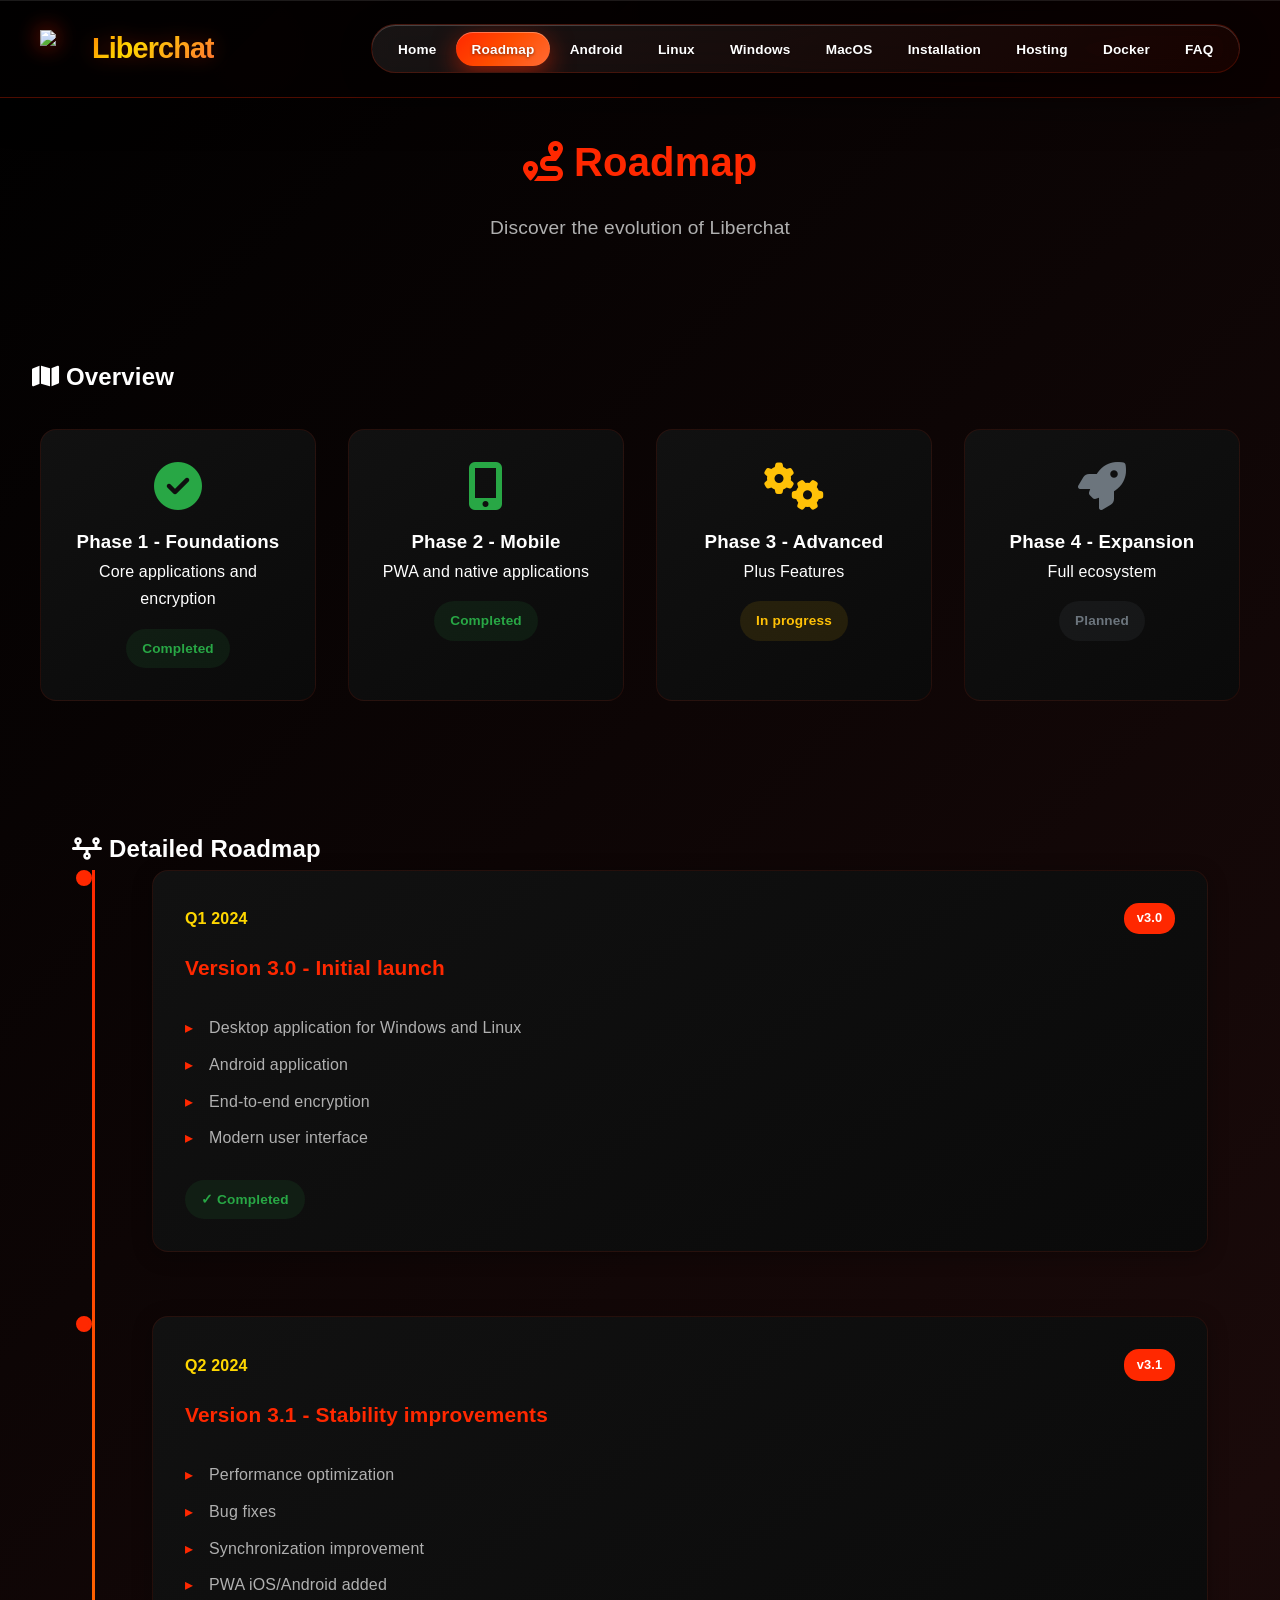
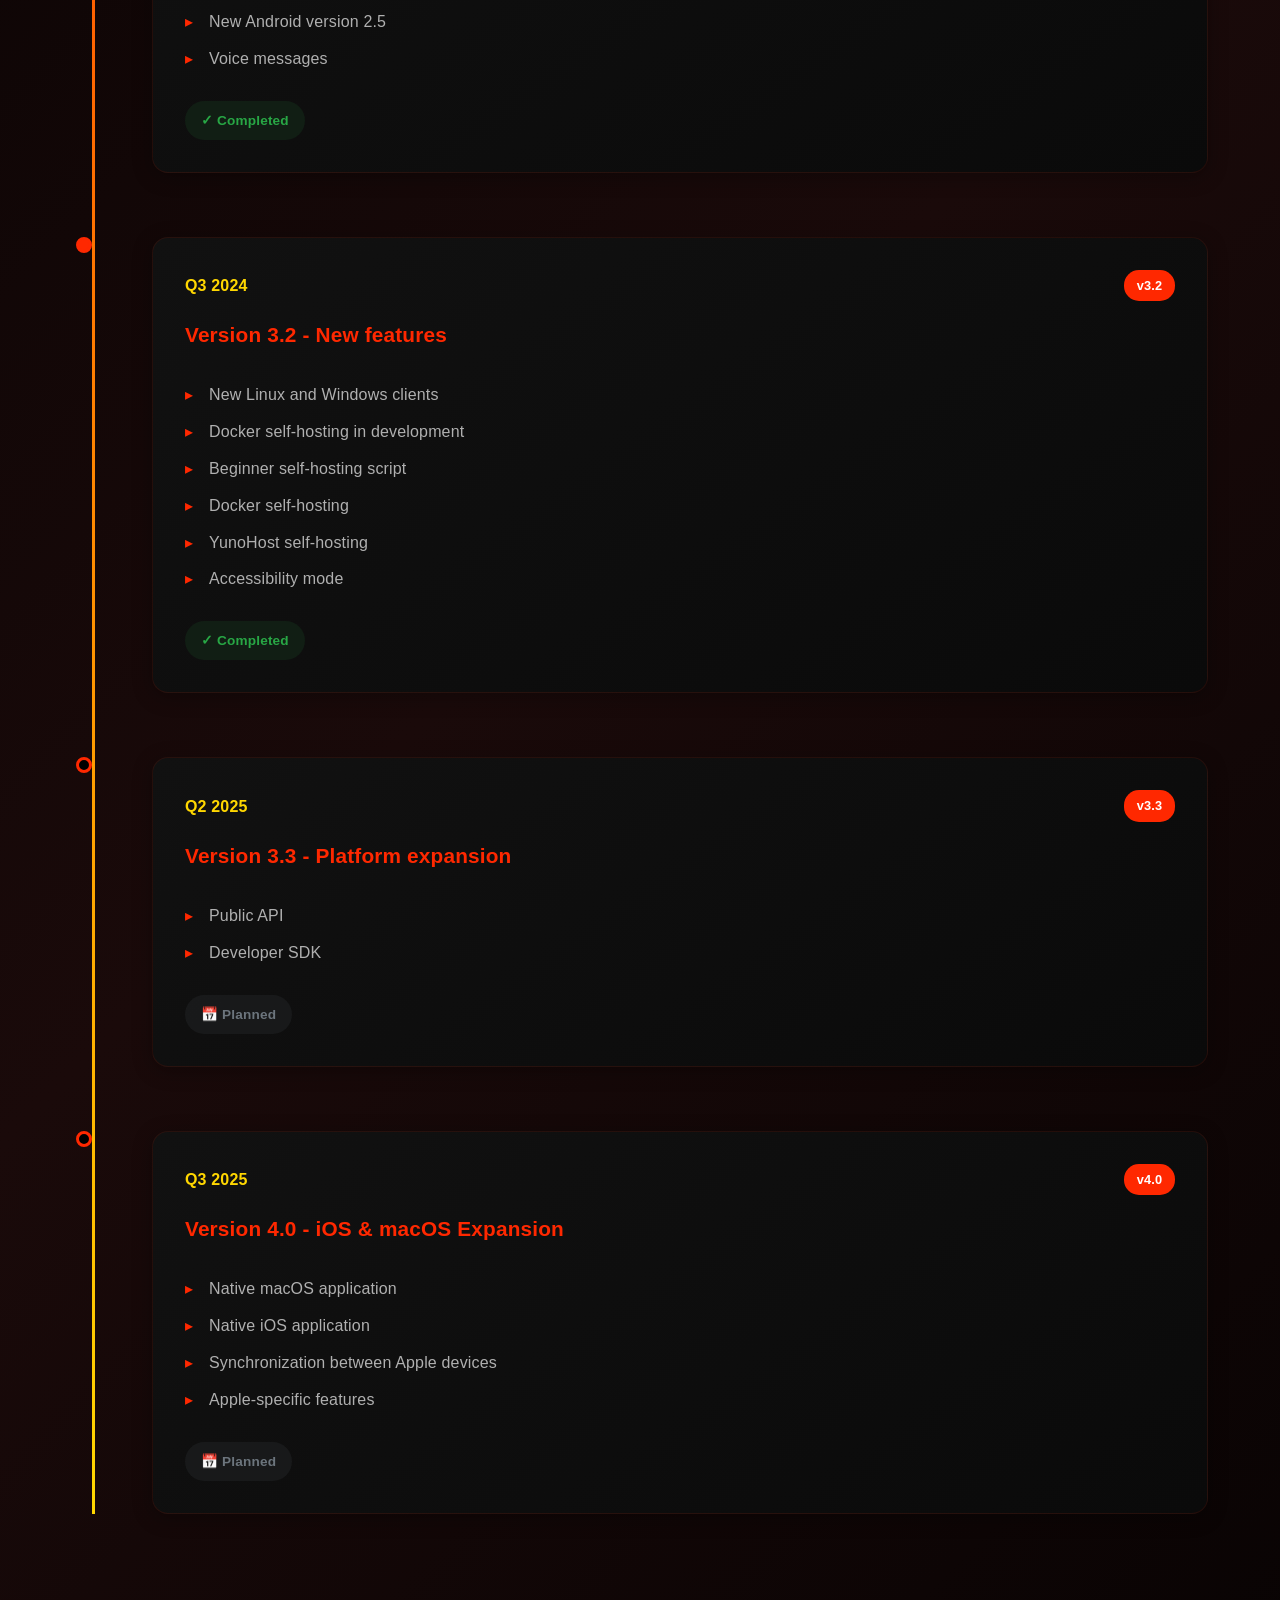
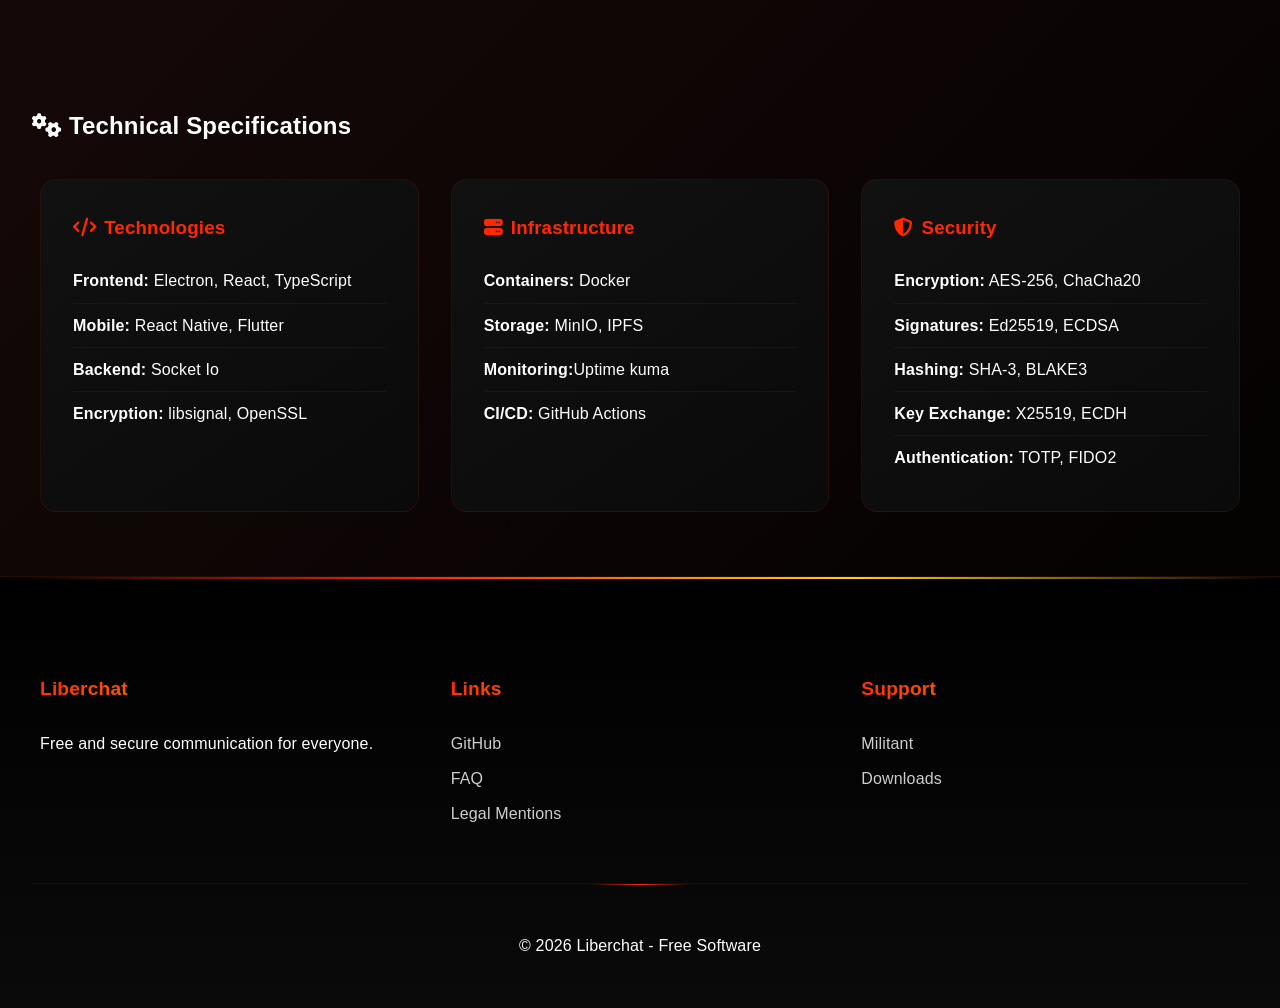
==== roadmap.html @ cd747ea3 "chore: update fonts to Bunny CDN, add Docker config & Militant links" ====
<!DOCTYPE html>
<html lang="en">
<head>
    <meta charset="UTF-8">
    <meta name="viewport" content="width=device-width, initial-scale=1.0">
    <title>Roadmap - Liberchat</title>
    <link rel="icon" type="image/png" href="assets/icon.png">
    <link rel="stylesheet" href="styles.css">
    <link rel="stylesheet" href="https://cdn.jsdelivr.net/npm/@fortawesome/fontawesome-free@6.4.0/css/all.min.css">
</head>
<body>
    <nav>
        <div class="nav-content">
            <div class="logo">
                <img src="assets/icon.png" alt="Liberchat Logo" class="logo-img">
                <span>Liberchat</span>
            </div>
            <button class="menu-toggle">
                <i class="fas fa-bars"></i>
            </button>
            <ul class="nav-links">
                <li><a href="./">Home</a></li>
                <li><a href="roadmap.html" class="active">Roadmap</a></li>
                <li><a href="releases.html">Android</a></li>
                <li><a href="releases-linux.html">Linux</a></li>
                <li><a href="releases-windows.html">Windows</a></li>
                <li><a href="releases-macos.html">MacOS</a></li>
                <li><a href="installation-apk.html">Installation</a></li>
                <li><a href="autohebergement.html">Hosting</a></li>
                <li><a href="docker.html">Docker</a></li>
                <li><a href="faq.html">FAQ</a></li>
            </ul>
        </div>
    </nav>

    <main style="padding-top: 80px;">
        <div class="page-header">
            <h1><i class="fas fa-route"></i> Roadmap</h1>
            <p>Discover the evolution of Liberchat</p>
        </div>

        <section class="roadmap-overview">
            <h2><i class="fas fa-map"></i> Overview</h2>
            <div class="overview-grid">
                <div class="overview-card completed">
                    <i class="fas fa-check-circle"></i>
                    <h3>Phase 1 - Foundations</h3>
                    <p>Core applications and encryption</p>
                    <span class="phase-status">Completed</span>
                </div>
                <div class="overview-card completed">
                    <i class="fas fa-mobile-alt"></i>
                    <h3>Phase 2 - Mobile</h3>
                    <p>PWA and native applications</p>
                    <span class="phase-status">Completed</span>
                </div>
                <div class="overview-card in-progress">
                    <i class="fas fa-cogs"></i>
                    <h3>Phase 3 - Advanced</h3>
                    <p>Plus Features</p>
                    <span class="phase-status">In progress</span>
                </div>
                <div class="overview-card planned">
                    <i class="fas fa-rocket"></i>
                    <h3>Phase 4 - Expansion</h3>
                    <p>Full ecosystem</p>
                    <span class="phase-status">Planned</span>
                </div>
            </div>
        </section>

        <section class="detailed-roadmap">
            <h2><i class="fas fa-timeline"></i> Detailed Roadmap</h2>
            
            <div class="timeline">
                <div class="timeline-item completed">
                    <div class="timeline-marker"></div>
                    <div class="timeline-content">
                        <div class="timeline-header">
                            <div class="timeline-date">Q1 2024</div>
                            <div class="version-tag">v3.0</div>
                        </div>
                        <h4>Version 3.0 - Initial launch</h4>
                        <ul>
                            <li>Desktop application for Windows and Linux</li>
                            <li>Android application</li>
                            <li>End-to-end encryption</li>
                            <li>Modern user interface</li>
                        </ul>
                        <div class="status completed">✓ Completed</div>
                    </div>
                </div>

                <div class="timeline-item completed">
                    <div class="timeline-marker"></div>
                    <div class="timeline-content">
                        <div class="timeline-header">
                            <div class="timeline-date">Q2 2024</div>
                            <div class="version-tag">v3.1</div>
                        </div>
                        <h4>Version 3.1 - Stability improvements</h4>
                        <ul>
                            <li>Performance optimization</li>
                            <li>Bug fixes</li>
                            <li>Synchronization improvement</li>
                            <li>PWA iOS/Android added</li>
                            <li>New Android version 2.5</li>
                            <li>Voice messages</li>
                        </ul>
                        <div class="status completed">✓ Completed</div>
                    </div>
                </div>

                <div class="timeline-item completed">
                    <div class="timeline-marker"></div>
                    <div class="timeline-content">
                        <div class="timeline-header">
                            <div class="timeline-date">Q3 2024</div>
                            <div class="version-tag">v3.2</div>
                        </div>
                        <h4>Version 3.2 - New features</h4>
                        <ul>
                            <li>New Linux and Windows clients</li>
                            <li>Docker self-hosting in development</li>
                            <li>Beginner self-hosting script</li>
                            <li>Docker self-hosting</li>
                            <li>YunoHost self-hosting</li>
                            <li>Accessibility mode</li>
                        </ul>
                        <div class="status completed">✓ Completed</div>
                    </div>
                </div>

                <div class="timeline-item planned">
                    <div class="timeline-marker"></div>
                    <div class="timeline-content">
                        <div class="timeline-header">
                            <div class="timeline-date">Q2 2025</div>
                            <div class="version-tag">v3.3</div>
                        </div>
                        <h4>Version 3.3 - Platform expansion</h4>
                        <ul>
                            <li>Public API</li>
                            <li>Developer SDK</li>
                        </ul>
                        <div class="status planned">📅 Planned</div>
                    </div>
                </div>

                <div class="timeline-item planned">
                    <div class="timeline-marker"></div>
                    <div class="timeline-content">
                        <div class="timeline-header">
                            <div class="timeline-date">Q3 2025</div>
                            <div class="version-tag">v4.0</div>
                        </div>
                        <h4>Version 4.0 - iOS & macOS Expansion</h4>
                        <ul>
                            <li>Native macOS application</li>
                            <li>Native iOS application</li>
                            <li>Synchronization between Apple devices</li>
                            <li>Apple-specific features</li>
                        </ul>
                        <div class="status planned">📅 Planned</div>
                    </div>
                </div>
            </div>
                        </div>
                    </div>
                </div>
            </div>
        </section>

        <section class="technical-specs">
            <h2><i class="fas fa-cogs"></i> Technical Specifications</h2>
            <div class="specs-grid">
                <div class="spec-card">
                    <h3><i class="fas fa-code"></i> Technologies</h3>
                    <ul>
                        <li><strong>Frontend:</strong> Electron, React, TypeScript</li>
                        <li><strong>Mobile:</strong> React Native, Flutter</li>
                        <li><strong>Backend:</strong> Socket Io</li>
                        <li><strong>Encryption:</strong> libsignal, OpenSSL</li>
                    </ul>
                </div>
                <div class="spec-card">
                    <h3><i class="fas fa-server"></i> Infrastructure</h3>
                    <ul>
                        <li><strong>Containers:</strong>  Docker</li>
                        <li><strong>Storage:</strong> MinIO, IPFS</li>
                        <li><strong>Monitoring:</strong>Uptime kuma</li>
                        <li><strong>CI/CD:</strong> GitHub Actions</li>
                    </ul>
                </div>
                <div class="spec-card">
                    <h3><i class="fas fa-shield-alt"></i> Security</h3>
                    <ul>
                        <li><strong>Encryption:</strong> AES-256, ChaCha20</li>
                        <li><strong>Signatures:</strong> Ed25519, ECDSA</li>
                        <li><strong>Hashing:</strong> SHA-3, BLAKE3</li>
                        <li><strong>Key Exchange:</strong> X25519, ECDH</li>
                        <li><strong>Authentication:</strong> TOTP, FIDO2</li>
                    </ul>
                </div>
            </div>
        </section>



        

    <footer>
        <div class="footer-content">
            <div class="footer-section">
                <h4>Liberchat</h4>
                <p>Free and secure communication for everyone.</p>
            </div>
            <div class="footer-section">
                <h4>Links</h4>
                <ul>
                    <li><a href="https://github.com/Liberchat">GitHub</a></li>
                    <li><a href="faq.html">FAQ</a></li>
                    <li><a href="privacy.html">Legal Mentions</a></li>
                </ul>
            </div>
            <div class="footer-section">
                <h4>Support</h4>
                <ul>
                    <li><a href="https://militant.revlibertaire.com/group_detail.php?id=6">Militant</a></li>
                    <li><a href="releases.html">Downloads</a></li>
                </ul>
            </div>
        </div>
        <div class="footer-bottom">
            <p>&copy; <span class="current-year"></span> Liberchat - Free Software</p>
        </div>
    </footer>

    <style>
        .page-header {
            text-align: center;
            padding: 3rem 2rem;
            max-width: 800px;
            margin: 0 auto;
        }

        .page-header h1 {
            color: var(--primary-color);
            font-size: 2.5rem;
            margin-bottom: 1rem;
        }

        .page-header p {
            color: var(--text-muted);
            font-size: 1.2rem;
        }


        .roadmap-overview {
            padding: 4rem 2rem;
            background: var(--section-background);
        }

        .overview-grid {
            display: grid;
            grid-template-columns: repeat(auto-fit, minmax(250px, 1fr));
            gap: 2rem;
            max-width: 1200px;
            margin: 2rem auto 0;
        }

        .overview-card {
            background: var(--card-background);
            border: 1px solid var(--card-border);
            border-radius: var(--border-radius);
            padding: 2rem;
            text-align: center;
            transition: var(--transition);
        }

        .overview-card:hover {
            transform: translateY(-5px);
            box-shadow: var(--shadow-primary);
        }

        .overview-card i {
            font-size: 3rem;
            margin-bottom: 1rem;
        }

        .overview-card.completed i { color: #28a745; }
        .overview-card.in-progress i { color: #ffc107; }
        .overview-card.planned i { color: #6c757d; }

        .phase-status {
            display: inline-block;
            padding: 0.5rem 1rem;
            border-radius: 20px;
            font-size: 0.85rem;
            font-weight: 600;
            margin-top: 1rem;
        }

        .overview-card.completed .phase-status {
            background: rgba(40, 167, 69, 0.1);
            color: #28a745;
        }

        .overview-card.in-progress .phase-status {
            background: rgba(255, 193, 7, 0.1);
            color: #ffc107;
        }

        .overview-card.planned .phase-status {
            background: rgba(108, 117, 125, 0.1);
            color: #6c757d;
        }

        .detailed-roadmap {
            padding: 4rem 2rem;
            max-width: 1200px;
            margin: 0 auto;
        }

        .year-section {
            margin-bottom: 4rem;
        }

        .year-title {
            font-size: 2rem;
            color: var(--primary-color);
            margin-bottom: 2rem;
            text-align: center;
            position: relative;
        }

        .year-title::after {
            content: '';
            position: absolute;
            bottom: -10px;
            left: 50%;
            transform: translateX(-50%);
            width: 100px;
            height: 3px;
            background: var(--accent-color);
            border-radius: 2px;
        }

        .timeline {
            position: relative;
            padding-left: 2rem;
        }

        .timeline::before {
            content: '';
            position: absolute;
            left: 20px;
            top: 0;
            bottom: 0;
            width: 3px;
            background: linear-gradient(to bottom, var(--primary-color), var(--accent-color));
        }

        .timeline-item {
            position: relative;
            margin-bottom: 4rem;
            padding-left: 3rem;
        }

        .timeline-marker {
            position: absolute;
            left: -28px;
            top: 0;
            width: 16px;
            height: 16px;
            border-radius: 50%;
            border: 3px solid var(--primary-color);
            background: var(--background-color);
        }

        .timeline-item.completed .timeline-marker {
            background: var(--primary-color);
        }

        .timeline-item.in-progress .timeline-marker {
            background: #ffc107;
            border-color: #ffc107;
        }

        .timeline-content {
            background: var(--card-background);
            border: 1px solid var(--card-border);
            border-radius: var(--border-radius);
            padding: 2rem;
            box-shadow: var(--shadow-card);
        }

        .timeline-header {
            display: flex;
            justify-content: space-between;
            align-items: center;
            margin-bottom: 1rem;
        }

        .timeline-date {
            color: var(--accent-color);
            font-weight: 600;
        }

        .version-tag {
            background: var(--primary-color);
            color: white;
            padding: 0.3rem 0.8rem;
            border-radius: 15px;
            font-size: 0.8rem;
            font-weight: 600;
        }

        .timeline-content h4 {
            color: var(--primary-color);
            margin-bottom: 1.5rem;
            font-size: 1.3rem;
        }

        .timeline-content ul {
            list-style: none;
            padding: 0;
            margin-bottom: 1.5rem;
        }

        .timeline-content li {
            padding: 0.3rem 0;
            padding-left: 1.5rem;
            position: relative;
            color: var(--text-muted);
        }

        .timeline-content li::before {
            content: '▸';
            color: var(--primary-color);
            position: absolute;
            left: 0;
        }

        .status {
            display: inline-block;
            padding: 0.5rem 1rem;
            border-radius: 20px;
            font-size: 0.85rem;
            font-weight: 600;
        }

        .status.completed {
            background: rgba(40, 167, 69, 0.1);
            color: #28a745;
        }

        .status.in-progress {
            background: rgba(255, 193, 7, 0.1);
            color: #ffc107;
        }

        .status.planned {
            background: rgba(108, 117, 125, 0.1);
            color: #6c757d;
        }

        .technical-specs {
            padding: 4rem 2rem;
            background: var(--section-background);
        }

        .specs-grid {
            display: grid;
            grid-template-columns: repeat(auto-fit, minmax(300px, 1fr));
            gap: 2rem;
            max-width: 1200px;
            margin: 2rem auto 0;
        }

        .spec-card {
            background: var(--card-background);
            border: 1px solid var(--card-border);
            border-radius: var(--border-radius);
            padding: 2rem;
        }

        .spec-card h3 {
            color: var(--primary-color);
            margin-bottom: 1rem;
            display: flex;
            align-items: center;
            gap: 0.5rem;
        }

        .spec-card ul {
            list-style: none;
            padding: 0;
        }

        .spec-card li {
            padding: 0.5rem 0;
            border-bottom: 1px solid var(--card-border);
        }

        .spec-card li:last-child {
            border-bottom: none;
        }



        .funding {
            padding: 4rem 2rem;
            background: var(--section-background);
        }

        .funding-content {
            display: grid;
            grid-template-columns: 1fr 1fr;
            gap: 3rem;
            max-width: 1200px;
            margin: 2rem auto 0;
        }

        .funding-methods {
            display: grid;
            grid-template-columns: 1fr 1fr;
            gap: 1rem;
            margin-top: 1rem;
        }

        .funding-method {
            display: flex;
            align-items: center;
            gap: 0.5rem;
            padding: 0.8rem;
            background: var(--card-background);
            border-radius: var(--border-radius);
            border: 1px solid var(--card-border);
        }

        .funding-method i {
            color: var(--primary-color);
        }

        .goal-item {
            margin-bottom: 1.5rem;
        }

        .goal-header {
            display: flex;
            justify-content: space-between;
            margin-bottom: 0.5rem;
            font-weight: 600;
        }

        .progress-bar {
            width: 100%;
            height: 8px;
            background: var(--card-border);
            border-radius: 4px;
            overflow: hidden;
        }

        .progress {
            height: 100%;
            background: linear-gradient(90deg, var(--primary-color), var(--accent-color));
            transition: width 0.3s ease;
        }

        @media (max-width: 768px) {
            .overview-grid {
                grid-template-columns: 1fr;
            }

            .feature-list {
                grid-template-columns: 1fr;
            }

            .timeline-header {
                flex-direction: column;
                align-items: flex-start;
                gap: 0.5rem;
            }

            .funding-content {
                grid-template-columns: 1fr;
            }

            .funding-methods {
                grid-template-columns: 1fr;
            }
        }
    </style>

    <script src="script.js"></script>
</body>
</html>
---- styles.css ----
:root {
    --primary-color: #ff2800;
    --primary-light: #ff4d33;
    --primary-dark: #cc1f00;
    --secondary-color: #0a0a0a;
    --accent-color: #ffd700;
    --accent-light: #ffe033;
    --text-color: #ffffff;
    --text-muted: #b0b0b0;
    --background-color: #000000;
    --background-gradient: linear-gradient(135deg, #000000 0%, #1a0a0a 50%, #000000 100%);
    --card-background: linear-gradient(145deg, #111111, #0a0a0a);
    --card-border: rgba(255, 40, 0, 0.1);
    --hover-color: #ff4d00;
    --shadow-primary: 0 8px 32px rgba(255, 40, 0, 0.15);
    --shadow-card: 0 4px 20px rgba(0, 0, 0, 0.3);
    --border-radius: 16px;
    --border-radius-small: 8px;
    --transition: all 0.3s cubic-bezier(0.4, 0, 0.2, 1);
}

* {
    margin: 0;
    padding: 0;
    box-sizing: border-box;
    font-family: 'Inter', -apple-system, BlinkMacSystemFont, 'Segoe UI', Roboto, Oxygen, Ubuntu, Cantarell, sans-serif;
}

/* Animation du menu hamburger */
.menu-toggle {
    position: relative;
    transition: var(--transition);
}

.menu-toggle.active {
    transform: rotate(90deg);
}

.menu-toggle i {
    transition: var(--transition);
}

.menu-toggle.active i::before {
    content: '\f00d';
}

/* Animation de chargement */
body:not(.loaded) {
    /* overflow: hidden; - Supprimé pour permettre le scroll */
}

body:not(.loaded) .hero-content {
    opacity: 0;
    transform: translateY(50px);
}

body.loaded .hero-content {
    opacity: 1;
    transform: translateY(0);
    transition: opacity 1s ease, transform 1s ease;
}

/* Navbar avec transition fluide */
nav {
    transition: transform 0.3s ease, background-color 0.3s ease;
}

body {
    background: var(--background-gradient);
    color: var(--text-color);
    line-height: 1.7;
    padding-top: 0;
    font-weight: 400;
    letter-spacing: 0.01em;
    overflow-x: hidden;
}

/* Navigation */
nav {
    position: fixed;
    top: 0;
    left: 0;
    width: 100%;
    z-index: 1000;
    background:
        linear-gradient(135deg, rgba(0, 0, 0, 0.95) 0%, rgba(10, 0, 0, 0.9) 100%),
        radial-gradient(circle at 20% 50%, rgba(255, 40, 0, 0.1) 0%, transparent 50%);
    backdrop-filter: blur(30px) saturate(180%);
    border-bottom: 1px solid rgba(255, 40, 0, 0.3);
    transition: var(--transition);
    box-shadow:
        0 8px 40px rgba(0, 0, 0, 0.4),
        inset 0 1px 0 rgba(255, 255, 255, 0.1);
}

nav.scrolled {
    background:
        linear-gradient(135deg, rgba(0, 0, 0, 0.98) 0%, rgba(15, 0, 0, 0.95) 100%),
        radial-gradient(circle at 30% 50%, rgba(255, 40, 0, 0.15) 0%, transparent 60%);
    box-shadow:
        0 12px 60px rgba(255, 40, 0, 0.25),
        0 4px 20px rgba(0, 0, 0, 0.5),
        inset 0 1px 0 rgba(255, 255, 255, 0.15);
    border-bottom: 2px solid rgba(255, 40, 0, 0.6);
}

.nav-content {
    max-width: 1400px;
    margin: 0 auto;
    display: flex;
    justify-content: space-between;
    align-items: center;
    padding: 1.5rem 2.5rem;
    transition: var(--transition);
    gap: 4rem;
    position: relative;
}

.nav-content::before {
    content: '';
    position: absolute;
    top: 0;
    left: 0;
    width: 100%;
    height: 100%;
    background:
        radial-gradient(circle at 10% 20%, rgba(255, 40, 0, 0.05) 0%, transparent 50%),
        radial-gradient(circle at 90% 80%, rgba(255, 215, 0, 0.03) 0%, transparent 50%);
    pointer-events: none;
    opacity: 0;
    transition: opacity 0.5s ease;
}

nav:hover .nav-content::before {
    opacity: 1;
}

.nav-content::after {
    content: '';
    position: absolute;
    bottom: -1px;
    left: 50%;
    transform: translateX(-50%);
    width: 0;
    height: 2px;
    background: linear-gradient(90deg, transparent, var(--primary-color), var(--accent-color), transparent);
    transition: width 0.6s cubic-bezier(0.4, 0, 0.2, 1);
}

nav.scrolled .nav-content::after {
    width: 90%;
}

nav.scrolled .nav-content {
    padding: 0 1rem;
}

.logo {
    display: flex;
    align-items: center;
    gap: 1rem;
    font-size: 1.8rem;
    font-weight: 900;
    background: linear-gradient(135deg, var(--primary-color) 0%, var(--accent-color) 50%, #ff6b35 100%);
    -webkit-background-clip: text;
    background-clip: text;
    -webkit-text-fill-color: transparent;
    text-decoration: none;
    transition: var(--transition);
    letter-spacing: -0.03em;
    position: relative;
    filter: drop-shadow(0 0 10px rgba(255, 40, 0, 0.3));
}

.logo::before {
    content: '';
    position: absolute;
    top: -5px;
    left: -5px;
    right: -5px;
    bottom: -5px;
    background: linear-gradient(45deg, var(--primary-color), var(--accent-color));
    border-radius: 12px;
    opacity: 0;
    z-index: -1;
    transition: opacity 0.3s ease;
    filter: blur(8px);
}

.logo:hover::before {
    opacity: 0.2;
}

.logo::after {
    content: '';
    position: absolute;
    bottom: -3px;
    left: 0;
    width: 0;
    height: 3px;
    background: linear-gradient(90deg, var(--primary-color), var(--accent-color));
    border-radius: 2px;
    transition: width 0.4s cubic-bezier(0.4, 0, 0.2, 1);
}

.logo:hover::after {
    width: 100%;
}

.logo:hover {
    transform: scale(1.05);
}

.logo-img {
    width: 36px;
    height: 36px;
    filter: drop-shadow(0 0 12px rgba(255, 40, 0, 0.4));
    transition: var(--transition);
}

.logo:hover .logo-img {
    filter: drop-shadow(0 0 16px rgba(255, 40, 0, 0.6));
    transform: scale(1.05);
}

.nav-links {
    display: flex;
    gap: 0.2rem; /* Reduced from 0.3rem */
    margin: 0;
    padding: 0;
    list-style: none;
    background:
        linear-gradient(135deg, rgba(255, 255, 255, 0.08) 0%, rgba(255, 40, 0, 0.05) 100%);
    border-radius: 60px;
    padding: 0.6rem; /* Reduced from 0.8rem */
    backdrop-filter: blur(15px) saturate(150%);
    border: 1px solid rgba(255, 40, 0, 0.2);
    box-shadow:
        0 8px 32px rgba(0, 0, 0, 0.3),
        inset 0 1px 0 rgba(255, 255, 255, 0.2);
    position: relative;
    overflow: hidden;
}

.nav-links::before {
    content: '';
    position: absolute;
    top: 0;
    left: -100%;
    width: 100%;
    height: 100%;
    background: linear-gradient(90deg, transparent, rgba(255, 255, 255, 0.1), transparent);
    transition: left 2s ease;
}

.nav-links:hover::before {
    left: 100%;
}

.nav-links a {
    color: var(--text-color);
    text-decoration: none;
    transition: all 0.4s cubic-bezier(0.4, 0, 0.2, 1);
    padding: 0.6rem 1rem; /* Significantly reduced padding */
    border-radius: 30px;
    position: relative;
    font-weight: 600;
    font-size: 0.85rem; /* Reduced from 0.95rem */
    letter-spacing: 0.01em;
    background: transparent;
    overflow: hidden;
    text-shadow: 0 1px 2px rgba(0, 0, 0, 0.3);
}

.nav-links a::before {
    content: '';
    position: absolute;
    top: 0;
    left: 0;
    width: 100%;
    height: 100%;
    background: linear-gradient(135deg, rgba(255, 40, 0, 0.1) 0%, rgba(255, 215, 0, 0.05) 100%);
    opacity: 0;
    transition: opacity 0.3s ease;
    border-radius: 30px;
}

.nav-links a::after {
    content: '';
    position: absolute;
    top: 50%;
    left: 50%;
    width: 0;
    height: 0;
    background: radial-gradient(circle, rgba(255, 40, 0, 0.3) 0%, transparent 70%);
    transform: translate(-50%, -50%);
    transition: all 0.4s ease;
    border-radius: 50%;
}

.nav-links a:hover::before {
    opacity: 1;
}

.nav-links a:hover::after {
    width: 100px;
    height: 100px;
}

.nav-links a:hover {
    color: #ffffff;
    transform: translateY(-3px) scale(1.05);
    box-shadow:
        0 12px 30px rgba(255, 40, 0, 0.4),
        0 4px 15px rgba(0, 0, 0, 0.3);
    text-shadow: 0 2px 8px rgba(255, 40, 0, 0.5);
}

.nav-links a.active {
    color: #ffffff;
    background: linear-gradient(135deg, var(--primary-color) 0%, var(--hover-color) 50%, #ff6b35 100%);
    box-shadow:
        0 8px 25px rgba(255, 40, 0, 0.5),
        inset 0 1px 0 rgba(255, 255, 255, 0.3);
    text-shadow: 0 1px 3px rgba(0, 0, 0, 0.5);
    transform: translateY(-1px);
}

.nav-links a.active::after {
    display: none;
}

/* Reverting dropdown changes as per user request */


/* Menu burger pour mobile */
.menu-toggle {
    display: none;
    cursor: pointer;
    z-index: 1001;
}

/* CTA Buttons Alignement */
.cta-buttons {
    display: flex;
    gap: 1.5rem;
    justify-content: center;
    align-items: center;
    flex-wrap: wrap;
    margin: 2rem auto;
    max-width: 800px;
    padding: 0 1rem;
}

.cta-primary,
.cta-secondary {
    padding: 0.8rem 2rem;
    border-radius: 8px;
    text-decoration: none;
    font-weight: 600;
    font-size: 1.1rem;
    transition: all 0.3s ease;
    text-align: center;
    white-space: nowrap;
    box-shadow: 0 4px 15px rgba(0, 0, 0, 0.2);
}

.cta-primary {
    background: linear-gradient(135deg, var(--primary-color), var(--hover-color));
    color: var(--text-color);
    border: none;
    box-shadow: var(--shadow-primary);
}

.cta-primary::before {
    content: '';
    position: absolute;
    top: 0;
    left: -100%;
    width: 100%;
    height: 100%;
    background: linear-gradient(90deg, transparent, rgba(255, 255, 255, 0.2), transparent);
    transition: left 0.5s;
}

.cta-primary:hover::before {
    left: 100%;
}

.cta-primary:hover {
    transform: translateY(-3px) scale(1.02);
    box-shadow: 0 12px 40px rgba(255, 40, 0, 0.4);
}

.cta-secondary {
    background: rgba(255, 40, 0, 0.05);
    color: var(--text-color);
    border: 2px solid var(--primary-color);
    backdrop-filter: blur(10px);
}

.cta-secondary:hover {
    background: rgba(255, 40, 0, 0.15);
    transform: translateY(-3px) scale(1.02);
    box-shadow: 0 12px 30px rgba(255, 40, 0, 0.25);
    border-color: var(--primary-light);
}

/* Responsive Design */
@media (max-width: 768px) {
    nav {
        background: rgba(0, 0, 0, 0.95);
        backdrop-filter: blur(20px);
    }

    .nav-content {
        padding: 0.8rem 1rem;
        gap: 0;
        background: none;
        justify-content: space-between;
        align-items: center;
        flex-direction: row;
    }

    .nav-content::before,
    .nav-content::after {
        display: none;
    }

    .menu-toggle {
        display: block;
        background: var(--primary-color);
        border: none;
        color: white;
        padding: 0.6rem;
        border-radius: 6px;
        font-size: 1rem;
    }

    .logo {
        font-size: 1.2rem;
        filter: none;
    }

    .logo::before,
    .logo::after {
        display: none;
    }

    .nav-links {
        display: none;
        position: absolute;
        top: 100%;
        left: 0;
        right: 0;
        background: rgba(0, 0, 0, 0.95);
        backdrop-filter: blur(20px);
        padding: 0.8rem;
        border-top: 1px solid var(--primary-color);
        flex-direction: column;
        gap: 0.3rem;
        border-radius: 0;
        box-shadow: none;
    }

    .nav-links::before {
        display: none;
    }

    .nav-links.active {
        display: flex;
    }

    .nav-links li {
        width: 100%;
    }

    .nav-links a {
        padding: 0.8rem;
        background: rgba(255, 40, 0, 0.1);
        border: 1px solid var(--primary-color);
        border-radius: 6px;
        text-align: center;
        color: white;
        display: block;
        width: 100%;
        font-size: 0.9rem;
    }

    .nav-links a::before,
    .nav-links a::after {
        display: none;
    }

    .nav-links a:hover {
        background: var(--primary-color);
        transform: none;
        box-shadow: none;
    }

    .nav-links a.active {
        background: var(--primary-color);
        transform: none;
        box-shadow: none;
    }

    .cta-buttons {
        flex-direction: column;
        padding: 0 1rem;
    }

    .cta-primary,
    .cta-secondary,
    .cta-open-webapp {
        width: 100%;
        margin: 0.5rem 0;
        min-width: auto;
    }

    /* Styles mobile pour le hero */
    .hero {
        padding: 4rem 1rem;
        min-height: auto;
        text-align: center;
    }

    .hero-content {
        padding: 1rem;
    }

    .hero h1 {
        font-size: 2.5rem;
    }

    .hero .tagline {
        font-size: 1.2rem;
        margin-bottom: 2rem;
    }

    .cta-buttons {
        flex-direction: column;
        align-items: stretch;
        gap: 1rem;
    }

    /* Styles mobile pour les features */
    .features {
        padding: 3rem 1rem;
    }

    .features h2 {
        font-size: 2rem;
        margin-bottom: 2rem;
    }

    .feature-grid {
        grid-template-columns: 1fr;
    }

    .feature-card {
        margin-bottom: 1rem;
    }

    /* Styles mobile pour le téléchargement */
    .download {
        padding: 3rem 1rem;
    }

    .download h2 {
        font-size: 2rem;
        margin-bottom: 2rem;
    }

    .download-options {
        padding: 0 1rem;
        grid-template-columns: 1fr;
        gap: 1.5rem;
    }

    .download-card {
        margin-bottom: 1.5rem;
        padding: 1.5rem;
    }

    .download-buttons {
        flex-direction: column;
    }

    /* Styles mobile pour la section À propos */
    .about {
        padding: 3rem 1rem;
    }

    .about h2 {
        font-size: 2rem;
    }

    /* Styles mobile pour le footer */
    .footer-content {
        grid-template-columns: 1fr;
        text-align: center;
        gap: 2rem;
        padding: 2rem 1rem;
    }

    .footer-section {
        margin-bottom: 1.5rem;
        padding: 0 1rem;
    }

    .legal-links,
    .community-link {
        justify-content: center;
    }

    .footer-bottom {
        padding: 1rem;
        text-align: center;
    }
}

@media screen and (max-width: 1200px) {
    .roadmap-container {
        max-width: 98vw;
        padding: 1.2rem;
    }
}

@media screen and (max-width: 900px) {
    .roadmap-container {
        max-width: 100vw;
        padding: 0.7rem;
    }

    .timeline {
        padding-top: 1rem;
    }

    .timeline-item {
        width: 100%;
        padding: 0.7rem 0.5rem;
    }

    .content {
        padding: 1rem 0.7rem;
    }
}

@media screen and (max-width: 600px) {

    html,
    body {
        font-size: 14px;
        margin: 0;
        padding: 0;
        width: 100vw;
        overflow-x: hidden;
    }

    nav {
        position: relative;
        top: unset;
        left: unset;
        width: 100%;
        z-index: 1000;
        background: var(--background-color, #fff);
        box-shadow: 0 2px 8px rgba(0, 0, 0, 0.07);
    }

    body {
        padding-top: 0;
    }

    .nav-content {
        flex-direction: column;
        align-items: center;
        justify-content: center;
        padding: 0.5rem 0.2rem;
    }

    .logo {
        display: flex;
        flex-direction: column;
        align-items: center;
        justify-content: center;
        width: 100%;
        margin-bottom: 0.5rem;
    }

    .logo-img {
        width: 48px;
        height: 48px;
        margin: 0 auto 0.2rem auto;
        display: block;
    }

    .logo span {
        font-size: 1.1rem;
        font-weight: bold;
        text-align: center;
        display: block;
        margin: 0 auto;
    }

    .nav-links {
        flex-direction: column;
        width: 100%;
        gap: 0.2rem;
        align-items: flex-start;
        padding-left: 0;
    }

    .nav-links li {
        width: 100%;
        text-align: left;
    }

    .roadmap-container,
    .releases-container {
        max-width: 100vw;
        margin: 70px 0 0 0;
        padding: 0.5rem 0.1rem;
        box-sizing: border-box;
    }

    .roadmap-header h1,
    .releases-header h1 {
        font-size: 1.1rem;
        text-align: center;
    }

    .roadmap-header p,
    .releases-header p {
        font-size: 0.9rem;
        text-align: center;
    }

    .timeline,
    .releases-list {
        padding: 0;
        margin: 0;
    }

    .timeline-item,
    .releases-list li {
        padding: 0.3rem 0.1rem;
        margin: 0.2rem 0;
        width: 100%;
        box-sizing: border-box;
    }

    .content {
        padding: 0.5rem 0.2rem;
        font-size: 0.97em;
        margin: 0;
    }

    .btn-main,
    .back-link {
        font-size: 1em;
        padding: 0.5em 1em;
        width: 100%;
        box-sizing: border-box;
        text-align: center;
    }

    img,
    svg {
        max-width: 95vw;
        height: auto;
        display: block;
        margin: 0 auto;
    }

    section,
    .section {
        margin: 0.5em 0;
        padding: 0.2em 0.1em;
    }
}

/* Ajustements pour le contenu sous la navbar */
main {
    padding-top: 80px;
}

body {
    animation: fadeInUp 0.8s ease-out;
}

@keyframes fadeInUp {
    from {
        opacity: 0;
        transform: translateY(30px);
    }

    to {
        opacity: 1;
        transform: translateY(0);
    }
}

/* Smooth scrolling amélioré */
html {
    scroll-behavior: smooth;
}

/* Sélection de texte personnalisée */
::selection {
    background: rgba(255, 40, 0, 0.2);
    color: var(--text-color);
}

::-moz-selection {
    background: rgba(255, 40, 0, 0.2);
    color: var(--text-color);
}

/* Scrollbar personnalisée */
::-webkit-scrollbar {
    width: 8px;
}

::-webkit-scrollbar-track {
    background: var(--secondary-color);
}

::-webkit-scrollbar-thumb {
    background: linear-gradient(180deg, var(--primary-color), var(--hover-color));
    border-radius: 4px;
}

::-webkit-scrollbar-thumb:hover {
    background: linear-gradient(180deg, var(--hover-color), var(--primary-color));
}

@media (max-width: 768px) {
    main {
        padding-top: 50px;
    }

    .hero {
        min-height: auto;
        padding: 3rem 1rem;
    }

    .hero h1 {
        font-size: 2.5rem;
    }

    .tagline {
        font-size: 1.1rem;
        margin-bottom: 1.5rem;
    }

    .cta-buttons {
        flex-direction: column;
        gap: 0.8rem;
    }

    .download-section {
        padding: 2rem 1rem;
    }

    .download-cards {
        grid-template-columns: 1fr;
        gap: 1rem;
        padding: 0;
    }

    .download-card {
        padding: 1rem;
    }
}

/* Hero Section */
.hero {
    min-height: 100vh;
    display: flex;
    align-items: center;
    justify-content: center;
    padding: 8rem 2rem 4rem;
    background:
        radial-gradient(circle at 20% 80%, rgba(255, 40, 0, 0.1) 0%, transparent 50%),
        radial-gradient(circle at 80% 20%, rgba(255, 215, 0, 0.08) 0%, transparent 50%),
        var(--background-gradient);
    position: relative;
    overflow: hidden;
    text-align: center;
}

.hero::before {
    content: '';
    position: absolute;
    top: 0;
    left: 0;
    width: 100%;
    height: 100%;
    background:
        radial-gradient(circle at 25% 25%, rgba(255, 40, 0, 0.05) 0%, transparent 50%),
        radial-gradient(circle at 75% 75%, rgba(255, 215, 0, 0.03) 0%, transparent 50%);
    pointer-events: none;
    animation: float 6s ease-in-out infinite;
}

@keyframes float {

    0%,
    100% {
        transform: translateY(0px) rotate(0deg);
    }

    50% {
        transform: translateY(-10px) rotate(1deg);
    }
}

.hero-content {
    max-width: 800px;
    z-index: 1;
    margin: 0 auto;
}

.hero h1 {
    font-size: 5.5rem;
    margin-bottom: 1.5rem;
    background: linear-gradient(135deg, var(--primary-color) 0%, var(--accent-color) 50%, var(--primary-light) 100%);
    -webkit-background-clip: text;
    background-clip: text;
    -webkit-text-fill-color: transparent;
    letter-spacing: -3px;
    font-weight: 800;
    text-shadow: 0 0 40px rgba(255, 40, 0, 0.3);
    animation: glow 3s ease-in-out infinite alternate;
}

@keyframes glow {
    from {
        filter: drop-shadow(0 0 20px rgba(255, 40, 0, 0.3));
    }

    to {
        filter: drop-shadow(0 0 30px rgba(255, 40, 0, 0.5));
    }
}

.tagline {
    font-size: 2rem;
    margin-bottom: 3rem;
    opacity: 0.95;
    color: var(--text-muted);
    font-weight: 300;
    letter-spacing: 0.5px;
    max-width: 600px;
    margin-left: auto;
    margin-right: auto;
}

.cta-buttons {
    display: flex;
    gap: 1rem;
    justify-content: center;
    align-items: stretch;
    flex-wrap: wrap;
    margin: 2rem auto;
    max-width: 800px;
}

.cta-primary,
.cta-secondary,
.cta-open-webapp {
    padding: 1.2rem 2.5rem;
    border-radius: var(--border-radius);
    text-decoration: none;
    font-weight: 600;
    font-size: 1.1rem;
    transition: var(--transition);
    text-align: center;
    flex: 1;
    min-width: 220px;
    display: flex;
    align-items: center;
    justify-content: center;
    margin: 0.5rem;
    letter-spacing: 0.5px;
    position: relative;
    overflow: hidden;
}

.cta-open-webapp {
    background: #ffffff;
    color: #000000;
    border: 2px solid #ffffff;
    box-shadow: 0 8px 32px rgba(255, 255, 255, 0.2);
    font-weight: 700;
}

.cta-open-webapp:hover {
    background: rgba(255, 255, 255, 0.9);
    transform: translateY(-3px) scale(1.02);
    box-shadow: 0 12px 40px rgba(255, 255, 255, 0.3);
}

/* Section Nouveautés */
.news-section {
    padding: 4rem 2rem;
    background: linear-gradient(135deg, rgba(255, 40, 0, 0.05), rgba(255, 40, 0, 0.02));
    border-top: 2px solid rgba(255, 40, 0, 0.1);
    border-bottom: 2px solid rgba(255, 40, 0, 0.1);
}

.news-banner {
    max-width: 1200px;
    margin: 0 auto;
}

.news-header {
    text-align: center;
    margin-bottom: 3rem;
    display: flex;
    align-items: center;
    justify-content: center;
    gap: 1rem;
    position: sticky;
    top: 80px;
    z-index: 100;
    background: rgba(18, 18, 18, 0.95);
    backdrop-filter: blur(10px);
    padding: 1rem 2rem;
    border-radius: 15px;
    border: 2px solid rgba(255, 40, 0, 0.3);
    box-shadow: 0 8px 32px rgba(0, 0, 0, 0.3);
}

.news-header i {
    font-size: 2rem;
    color: var(--primary-color);
    animation: pulse 2s infinite;
}

.news-header h2 {
    font-size: 2.5rem;
    background: linear-gradient(135deg, var(--primary-color), var(--accent-color));
    -webkit-background-clip: text;
    -webkit-text-fill-color: transparent;
    background-clip: text;
    margin: 0;
}

.news-grid {
    display: grid;
    grid-template-columns: repeat(auto-fit, minmax(280px, 1fr));
    gap: 2rem;
    margin-bottom: 3rem;
}

.news-item {
    background: var(--card-background);
    border: 2px solid rgba(255, 40, 0, 0.2);
    border-radius: var(--border-radius);
    padding: 2rem;
    transition: all 0.3s ease;
    position: relative;
    overflow: hidden;
}

.news-item::before {
    content: '';
    position: absolute;
    top: 0;
    left: 0;
    right: 0;
    height: 4px;
    background: linear-gradient(90deg, var(--primary-color), var(--accent-color));
}

.news-item:hover {
    transform: translateY(-5px);
    box-shadow: 0 15px 40px rgba(255, 40, 0, 0.2);
    border-color: var(--primary-color);
}

.news-icon {
    font-size: 3rem;
    text-align: center;
    margin-bottom: 1rem;
    filter: drop-shadow(0 0 10px rgba(255, 40, 0, 0.3));
}

.news-item h3 {
    color: var(--primary-color);
    font-size: 1.3rem;
    margin-bottom: 1.5rem;
    text-align: center;
    font-weight: 600;
}

.news-item ul {
    list-style: none;
    padding: 0;
    margin: 0;
}

.news-item li {
    padding: 0.5rem 0;
    color: var(--text-color);
    line-height: 1.5;
    border-bottom: 1px solid rgba(255, 40, 0, 0.1);
    transition: all 0.3s ease;
}

.news-item li:last-child {
    border-bottom: none;
}

.news-item li:hover {
    color: var(--primary-color);
    padding-left: 1rem;
}

.news-cta {
    text-align: center;
    margin-top: 3rem;
}

.news-download-btn {
    display: inline-flex;
    align-items: center;
    gap: 0.8rem;
    background: linear-gradient(135deg, var(--primary-color), var(--hover-color));
    color: white;
    text-decoration: none;
    padding: 1.2rem 2.5rem;
    border-radius: 50px;
    font-weight: 600;
    font-size: 1.1rem;
    transition: all 0.3s ease;
    box-shadow: 0 8px 25px rgba(255, 40, 0, 0.3);
    position: relative;
    overflow: hidden;
}

.news-download-btn::before {
    content: '';
    position: absolute;
    top: 0;
    left: -100%;
    width: 100%;
    height: 100%;
    background: linear-gradient(90deg, transparent, rgba(255, 255, 255, 0.2), transparent);
    transition: left 0.5s;
}

.news-download-btn:hover::before {
    left: 100%;
}

.news-download-btn:hover {
    transform: translateY(-3px);
    box-shadow: 0 15px 35px rgba(255, 40, 0, 0.4);
}

@keyframes pulse {
    0%, 100% { transform: scale(1); }
    50% { transform: scale(1.1); }
}

@media (max-width: 768px) {
    .news-section {
        padding: 2rem 1rem;
    }
    
    .news-header h2 {
        font-size: 1.8rem;
    }
    
    .news-header {
        flex-direction: column;
        gap: 0.5rem;
        top: 60px;
        padding: 0.8rem 1rem;
        margin: 0 1rem 2rem 1rem;
    }
    
    .news-grid {
        grid-template-columns: 1fr;
        gap: 1.5rem;
    }
    
    .news-item {
        padding: 1.5rem;
    }
    
    .news-download-btn {
        padding: 1rem 2rem;
        font-size: 1rem;
    }
}

/* Features Section */
.features {
    padding: 8rem 2rem;
    background:
        linear-gradient(180deg, var(--background-color) 0%, var(--secondary-color) 100%);
    position: relative;
}

.features::before {
    content: '';
    position: absolute;
    top: 0;
    left: 0;
    width: 100%;
    height: 2px;
    background: linear-gradient(90deg, transparent, var(--primary-color), transparent);
}

.features h2 {
    text-align: center;
    font-size: 3rem;
    margin-bottom: 4rem;
    background: linear-gradient(135deg, var(--primary-color), var(--accent-color));
    -webkit-background-clip: text;
    background-clip: text;
    -webkit-text-fill-color: transparent;
    font-weight: 700;
    letter-spacing: -1px;
}

.feature-grid {
    display: grid;
    grid-template-columns: repeat(auto-fit, minmax(250px, 1fr));
    gap: 2rem;
    max-width: 1200px;
    margin: 0 auto;
}

.feature-card {
    background: var(--card-background);
    border: 1px solid var(--card-border);
    padding: 2.5rem;
    border-radius: var(--border-radius);
    text-align: center;
    transition: var(--transition);
    position: relative;
    overflow: hidden;
    backdrop-filter: blur(10px);
}

.feature-card::before {
    content: '';
    position: absolute;
    top: 0;
    left: 0;
    width: 100%;
    height: 1px;
    background: linear-gradient(90deg, transparent, var(--primary-color), transparent);
    opacity: 0;
    transition: var(--transition);
}

.feature-card:hover {
    transform: translateY(-8px) scale(1.02);
    box-shadow: var(--shadow-primary);
    border-color: var(--primary-color);
}

.feature-card:hover::before {
    opacity: 1;
}

.feature-card i {
    font-size: 3rem;
    background: linear-gradient(135deg, var(--primary-color), var(--accent-color));
    -webkit-background-clip: text;
    background-clip: text;
    -webkit-text-fill-color: transparent;
    margin-bottom: 1.5rem;
    transition: var(--transition);
}

.feature-card:hover i {
    transform: scale(1.1);
    filter: drop-shadow(0 0 10px rgba(255, 40, 0, 0.5));
}

/* Download Section */
.download {
    padding: 8rem 2rem;
    background:
        radial-gradient(ellipse at center, rgba(255, 40, 0, 0.05) 0%, transparent 70%),
        var(--background-gradient);
    position: relative;
}

.download::before {
    content: '';
    position: absolute;
    top: 0;
    left: 0;
    width: 100%;
    height: 2px;
    background: linear-gradient(90deg, transparent, var(--accent-color), transparent);
}

.download h2 {
    text-align: center;
    font-size: 3rem;
    margin-bottom: 4rem;
    background: linear-gradient(135deg, var(--accent-color), var(--primary-color));
    -webkit-background-clip: text;
    background-clip: text;
    -webkit-text-fill-color: transparent;
    font-weight: 700;
    letter-spacing: -1px;
}

.download-options {
    display: grid;
    grid-template-columns: repeat(auto-fit, minmax(300px, 1fr));
    gap: 2rem;
    max-width: 1200px;
    margin: 0 auto;
}

.download-card {
    background: var(--card-background);
    border: 1px solid var(--card-border);
    padding: 2.5rem;
    border-radius: var(--border-radius);
    text-align: center;
    transition: var(--transition);
    position: relative;
    overflow: hidden;
    backdrop-filter: blur(10px);
}

.download-card::after {
    content: '';
    position: absolute;
    top: 0;
    left: 0;
    width: 100%;
    height: 100%;
    background: linear-gradient(135deg, rgba(255, 40, 0, 0.05), transparent);
    opacity: 0;
    transition: var(--transition);
    pointer-events: none;
}

.download-card:hover {
    transform: translateY(-10px) scale(1.03);
    box-shadow: var(--shadow-primary);
    border-color: var(--primary-color);
}

.download-card:hover::after {
    opacity: 1;
}

.download-card i {
    font-size: 3rem;
    margin-bottom: 1rem;
}

.download-card.windows i {
    color: #00a4ef;
}

.download-card.linux i {
    color: #f7b93e;
}

.download-card.macos i {
    color: #a2aaad;
}

.download-card.android i {
    color: #3DDC84;
}

.download-card.android .download-buttons {
    display: flex;
    flex-direction: column;
    gap: 0.8rem;
}

.download-button {
    display: inline-flex;
    align-items: center;
    justify-content: center;
    gap: 0.75rem;
    margin-top: 1rem;
    padding: 1rem 2rem;
    background: linear-gradient(135deg, var(--primary-color), var(--hover-color));
    color: var(--text-color);
    text-decoration: none;
    border-radius: var(--border-radius);
    transition: var(--transition);
    width: 100%;
    font-weight: 600;
    font-size: 1.05rem;
    letter-spacing: 0.5px;
    position: relative;
    overflow: hidden;
}

.download-button::before {
    content: '';
    position: absolute;
    top: 0;
    left: -100%;
    width: 100%;
    height: 100%;
    background: linear-gradient(90deg, transparent, rgba(255, 255, 255, 0.2), transparent);
    transition: left 0.5s;
}

.download-button:hover::before {
    left: 100%;
}

.download-button:hover {
    transform: translateY(-3px) scale(1.02);
    box-shadow: 0 12px 30px rgba(255, 40, 0, 0.4);
}

.download-button.playstore {
    background: #3DDC84;
}

.download-button.playstore:hover {
    background: #32b76e;
}

.download-button.apk {
    background: var(--primary-color);
    font-weight: bold;
}

.download-button.qr {
    background: var(--secondary-color);
    border: 1px solid var(--primary-color);
}

.download-button.qr:hover {
    background: var(--secondary-color);
    border-color: var(--hover-color);
}

.coming-soon-label {
    display: inline-block;
    margin-top: 1rem;
    padding: 0.8rem 1.5rem;
    background: var(--secondary-color);
    color: var(--text-color);
    border-radius: 5px;
    opacity: 0.7;
}

/* About Section */
.about {
    padding: 8rem 2rem;
    background:
        linear-gradient(180deg, var(--secondary-color) 0%, var(--background-color) 100%);
    position: relative;
}

.about::before {
    content: '';
    position: absolute;
    top: 0;
    left: 0;
    width: 100%;
    height: 2px;
    background: linear-gradient(90deg, transparent, var(--primary-color), transparent);
}

.about-content {
    max-width: 800px;
    margin: 0 auto;
}

.about h2 {
    font-size: 3rem;
    margin-bottom: 3rem;
    background: linear-gradient(135deg, var(--primary-color), var(--accent-color));
    -webkit-background-clip: text;
    background-clip: text;
    -webkit-text-fill-color: transparent;
    font-weight: 700;
    letter-spacing: -1px;
    text-align: center;
}

.manifesto {
    margin-top: 4rem;
    padding: 3rem;
    background: var(--card-background);
    border: 1px solid var(--card-border);
    border-radius: var(--border-radius);
    position: relative;
    backdrop-filter: blur(10px);
    box-shadow: var(--shadow-card);
}

.manifesto::before {
    content: '';
    position: absolute;
    top: 0;
    left: 0;
    width: 100%;
    height: 1px;
    background: linear-gradient(90deg, transparent, var(--primary-color), transparent);
}

.manifesto h3 {
    background: linear-gradient(135deg, var(--primary-color), var(--accent-color));
    -webkit-background-clip: text;
    background-clip: text;
    -webkit-text-fill-color: transparent;
    margin-bottom: 2rem;
    font-size: 1.5rem;
    font-weight: 600;
}

.manifesto ul {
    list-style: none;
}

.manifesto li {
    margin-bottom: 0.5rem;
    padding-left: 1.5rem;
    position: relative;
}

.manifesto li::before {
    content: '✦';
    position: absolute;
    left: 0;
    color: var(--primary-color);
    font-size: 1.2rem;
    animation: pulse 2s infinite;
}

@keyframes pulse {

    0%,
    100% {
        opacity: 1;
        transform: scale(1);
    }

    50% {
        opacity: 0.7;
        transform: scale(1.1);
    }
}

/* Footer */
footer {
    background:
        linear-gradient(180deg, var(--background-color) 0%, var(--secondary-color) 100%);
    padding: 6rem 2rem 3rem;
    position: relative;
    border-top: 1px solid var(--card-border);
}

footer::before {
    content: '';
    position: absolute;
    top: 0;
    left: 0;
    width: 100%;
    height: 2px;
    background: linear-gradient(90deg, transparent, var(--primary-color), var(--accent-color), transparent);
}

.footer-content {
    max-width: 1200px;
    margin: 0 auto;
    display: grid;
    grid-template-columns: repeat(auto-fit, minmax(200px, 1fr));
    gap: 2rem;
}

.footer-section h4 {
    background: linear-gradient(135deg, var(--primary-color), var(--accent-color));
    -webkit-background-clip: text;
    background-clip: text;
    -webkit-text-fill-color: transparent;
    margin-bottom: 1.5rem;
    font-size: 1.2rem;
    font-weight: 600;
}

.footer-section ul {
    list-style: none;
}

.footer-section a {
    color: var(--text-color);
    text-decoration: none;
    transition: color 0.3s ease;
}

.footer-section a:hover {
    color: var(--primary-color);
}

.legal-links {
    margin-top: 1rem;
    display: flex;
    flex-direction: column;
    gap: 0.5rem;
}

.legal-link {
    display: inline-flex;
    align-items: center;
    gap: 0.5rem;
    color: var(--text-color);
    text-decoration: none;
    transition: color 0.3s ease;
    font-size: 0.9rem;
}

.legal-link i {
    color: var(--primary-color);
}

.legal-link:hover {
    color: var(--primary-color);
}

.privacy-link {
    color: var(--primary-color);
    text-decoration: none;
    margin-left: 0.5rem;
    transition: color 0.3s ease;
}

.privacy-link:hover {
    color: var(--hover-color);
    text-decoration: underline;
}

.footer-bottom {
    margin-top: 3rem;
    padding-top: 3rem;
    text-align: center;
    border-top: 1px solid var(--card-border);
    position: relative;
}

.footer-bottom::before {
    content: '';
    position: absolute;
    top: 0;
    left: 50%;
    transform: translateX(-50%);
    width: 100px;
    height: 1px;
    background: linear-gradient(90deg, transparent, var(--primary-color), transparent);
}

.gdpr-notice {
    margin-top: 1rem;
    font-size: 0.9rem;
    opacity: 0.8;
}

.gdpr-notice a {
    color: var(--primary-color);
    text-decoration: none;
}

.gdpr-notice a:hover {
    text-decoration: underline;
}

/* Protection des données section */
.footer-section ul li {
    margin-bottom: 0.5rem;
    display: flex;
    align-items: center;
    gap: 0.5rem;
    opacity: 0.8;
}

/* Animations */
@keyframes fadeIn {
    from {
        opacity: 0;
        transform: translateY(20px);
    }

    to {
        opacity: 1;
        transform: translateY(0);
    }
}

.feature-card,
.download-card,
.about-content {
    animation: fadeIn 1s ease-out forwards;
}

/* Scroll Behavior */
html {
    scroll-behavior: smooth;
}

@media screen and (max-width: 1100px) {
    .download-options {
        flex-wrap: wrap;
        gap: 1.5rem;
    }

    .download-card {
        min-width: 260px;
        max-width: 100%;
        flex: 1 1 320px;
    }
}

@media screen and (max-width: 800px) {
    .download-options {
        flex-direction: column;
        align-items: stretch;
        gap: 1.2rem;
    }

    .download-card {
        width: 100%;
        min-width: 0;
        max-width: 100vw;
        box-sizing: border-box;
    }
}

@media screen and (max-width: 600px) {
    .download-options {
        flex-direction: column;
        align-items: stretch;
        gap: 1rem;
        padding: 0 0.2em;
    }

    .download-card {
        width: 100%;
        min-width: 0;
        max-width: 100vw;
        box-sizing: border-box;
        padding: 1em 0.3em;
    }

    .download-card h3 {
        font-size: 1.1em;
    }

    .download-card p {
        font-size: 0.98em;
    }

    .download-buttons {
        flex-direction: column;
        gap: 0.5em;
    }
}

/* Style pour le lien d'annonce vidéo */
.video-announcement {
    background: linear-gradient(135deg, #ff2800 0%, #cc1f00 100%) !important;
    color: white !important;
    border-radius: 20px !important;
    padding: 8px 15px !important;
    font-weight: 600 !important;
    position: relative !important;
    overflow: hidden !important;
    animation: glow 2s ease-in-out infinite alternate !important;
}

.video-announcement::before {
    content: '';
    position: absolute;
    top: 0;
    left: -100%;
    width: 100%;
    height: 100%;
    background: linear-gradient(90deg, transparent, rgba(255, 215, 0, 0.3), transparent);
    transition: left 0.5s;
}

.video-announcement:hover::before {
    left: 100%;
}

@keyframes glow {
    from {
        box-shadow: 0 0 5px rgba(255, 40, 0, 0.5);
    }

    to {
        box-shadow: 0 0 20px rgba(255, 40, 0, 0.8), 0 0 30px rgba(255, 215, 0, 0.6);
    }
}

.video-announcement i {
    margin-right: 5px;
}
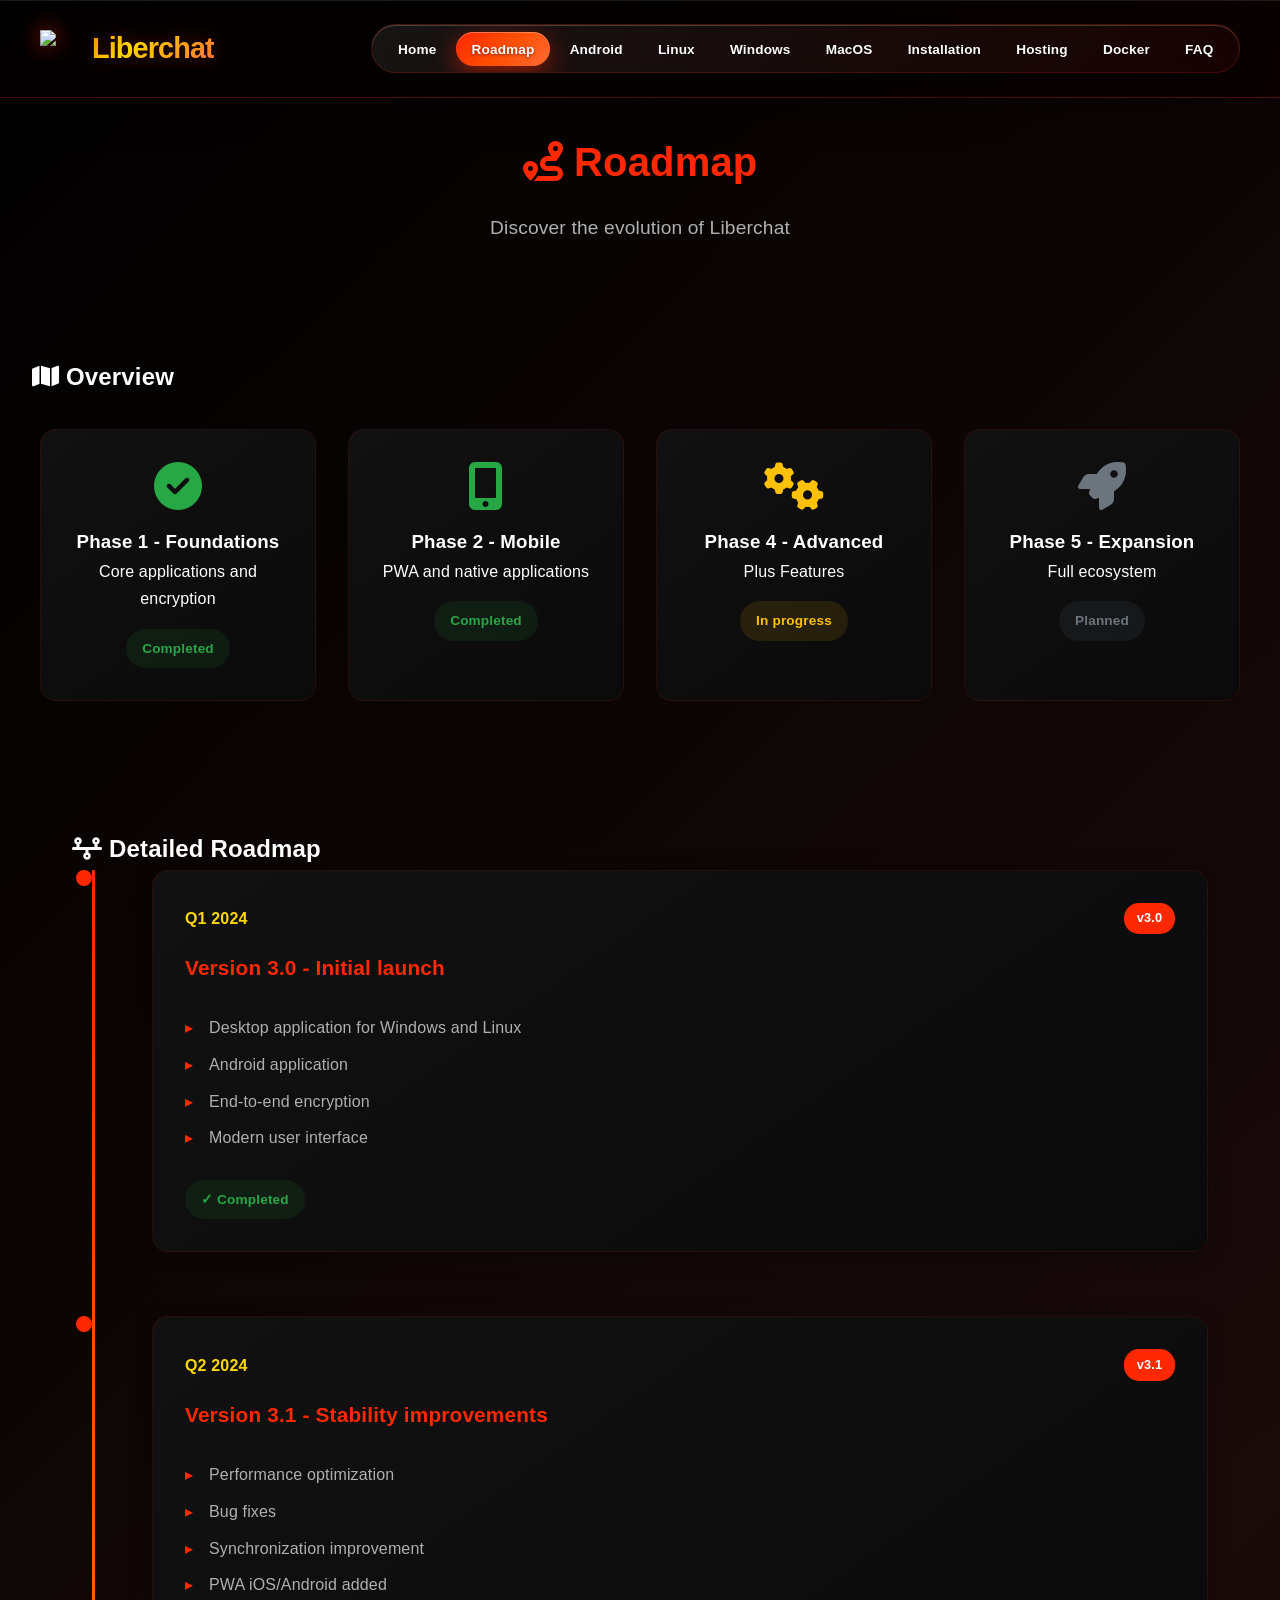
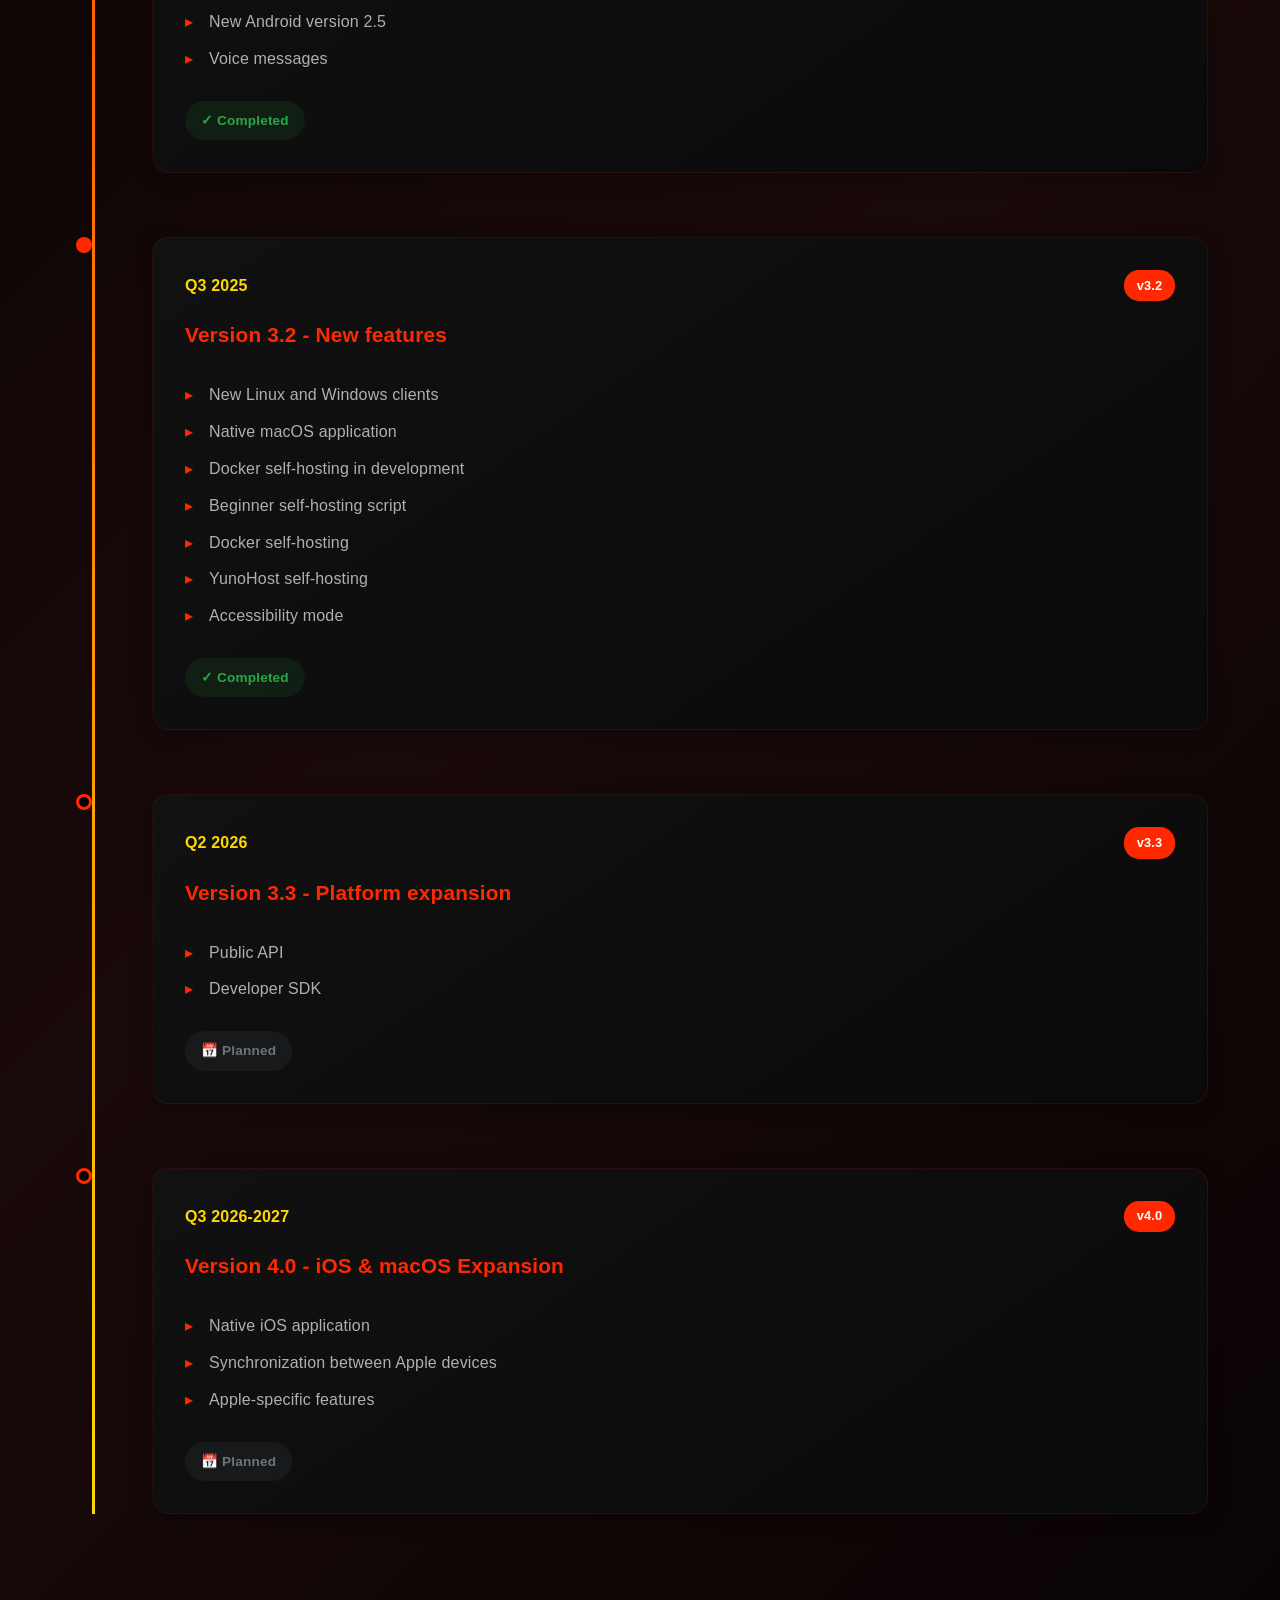
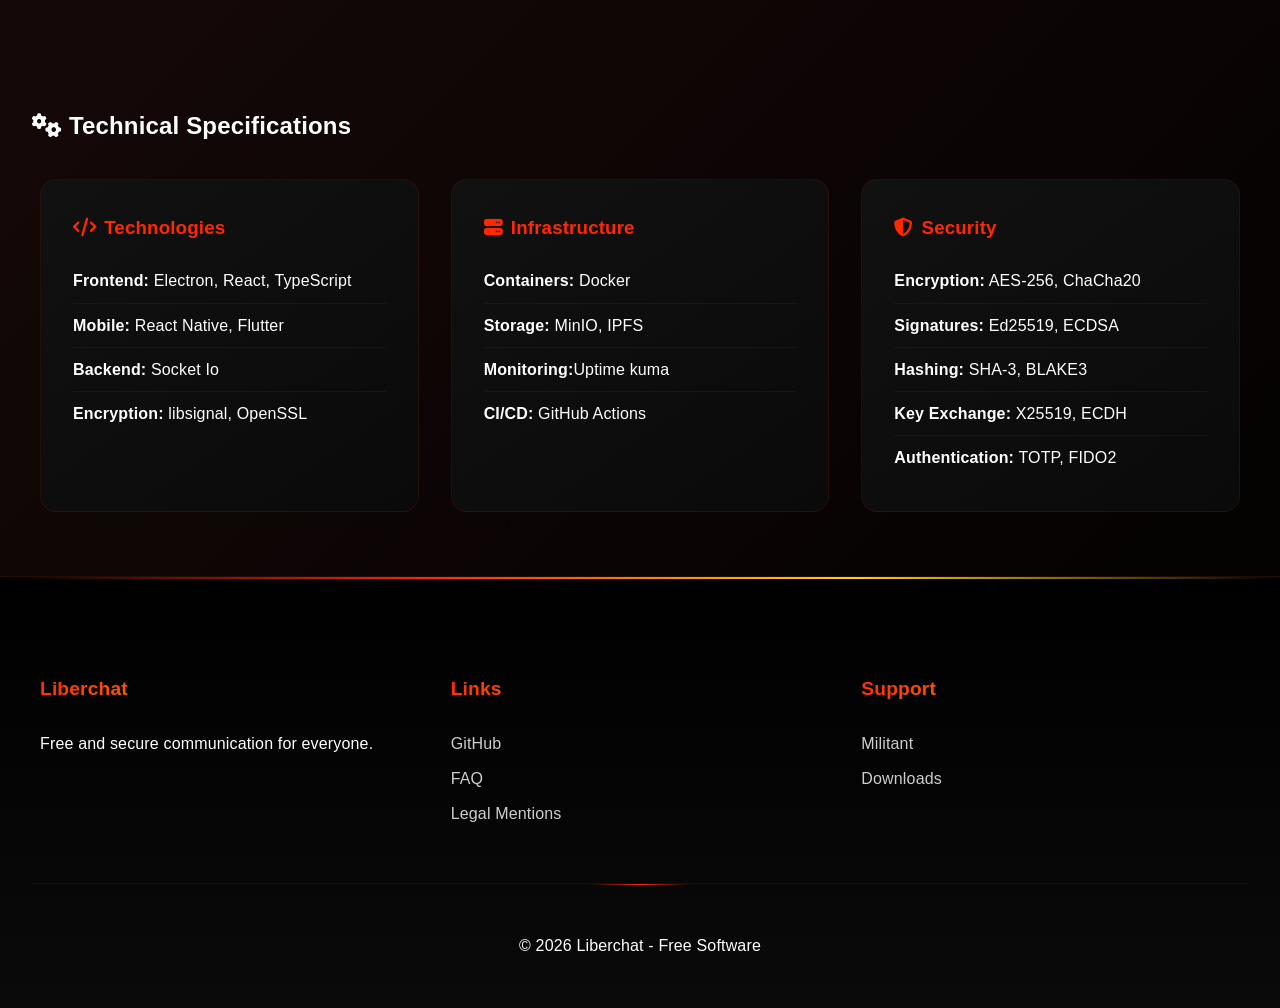
==== commit b9489ab5: "docs: update roadmap timeline to 2025-2027" ====
--- a/roadmap.html
+++ b/roadmap.html
@@ -56,13 +56,13 @@
                 </div>
                 <div class="overview-card in-progress">
                     <i class="fas fa-cogs"></i>
-                    <h3>Phase 3 - Advanced</h3>
+                    <h3>Phase 4 - Advanced</h3>
                     <p>Plus Features</p>
                     <span class="phase-status">In progress</span>
                 </div>
                 <div class="overview-card planned">
                     <i class="fas fa-rocket"></i>
-                    <h3>Phase 4 - Expansion</h3>
+                    <h3>Phase 5 - Expansion</h3>
                     <p>Full ecosystem</p>
                     <span class="phase-status">Planned</span>
                 </div>
@@ -115,17 +115,18 @@
                     <div class="timeline-marker"></div>
                     <div class="timeline-content">
                         <div class="timeline-header">
-                            <div class="timeline-date">Q3 2024</div>
+                            <div class="timeline-date">Q3 2025</div>
                             <div class="version-tag">v3.2</div>
                         </div>
                         <h4>Version 3.2 - New features</h4>
                         <ul>
                             <li>New Linux and Windows clients</li>
-                            <li>Docker self-hosting in development</li>
-                            <li>Beginner self-hosting script</li>
-                            <li>Docker self-hosting</li>
-                            <li>YunoHost self-hosting</li>
-                            <li>Accessibility mode</li>
+                              <li>Native macOS application</li>
+                              <li>Docker self-hosting in development</li>
+                               <li>Beginner self-hosting script</li>
+                               <li>Docker self-hosting</li>
+                               <li>YunoHost self-hosting</li>
+                               <li>Accessibility mode</li>
                         </ul>
                         <div class="status completed">✓ Completed</div>
                     </div>
@@ -135,7 +136,7 @@
                     <div class="timeline-marker"></div>
                     <div class="timeline-content">
                         <div class="timeline-header">
-                            <div class="timeline-date">Q2 2025</div>
+                            <div class="timeline-date">Q2 2026</div>
                             <div class="version-tag">v3.3</div>
                         </div>
                         <h4>Version 3.3 - Platform expansion</h4>
@@ -151,12 +152,11 @@
                     <div class="timeline-marker"></div>
                     <div class="timeline-content">
                         <div class="timeline-header">
-                            <div class="timeline-date">Q3 2025</div>
+                            <div class="timeline-date">Q3 2026-2027</div>
                             <div class="version-tag">v4.0</div>
                         </div>
                         <h4>Version 4.0 - iOS & macOS Expansion</h4>
                         <ul>
-                            <li>Native macOS application</li>
                             <li>Native iOS application</li>
                             <li>Synchronization between Apple devices</li>
                             <li>Apple-specific features</li>
